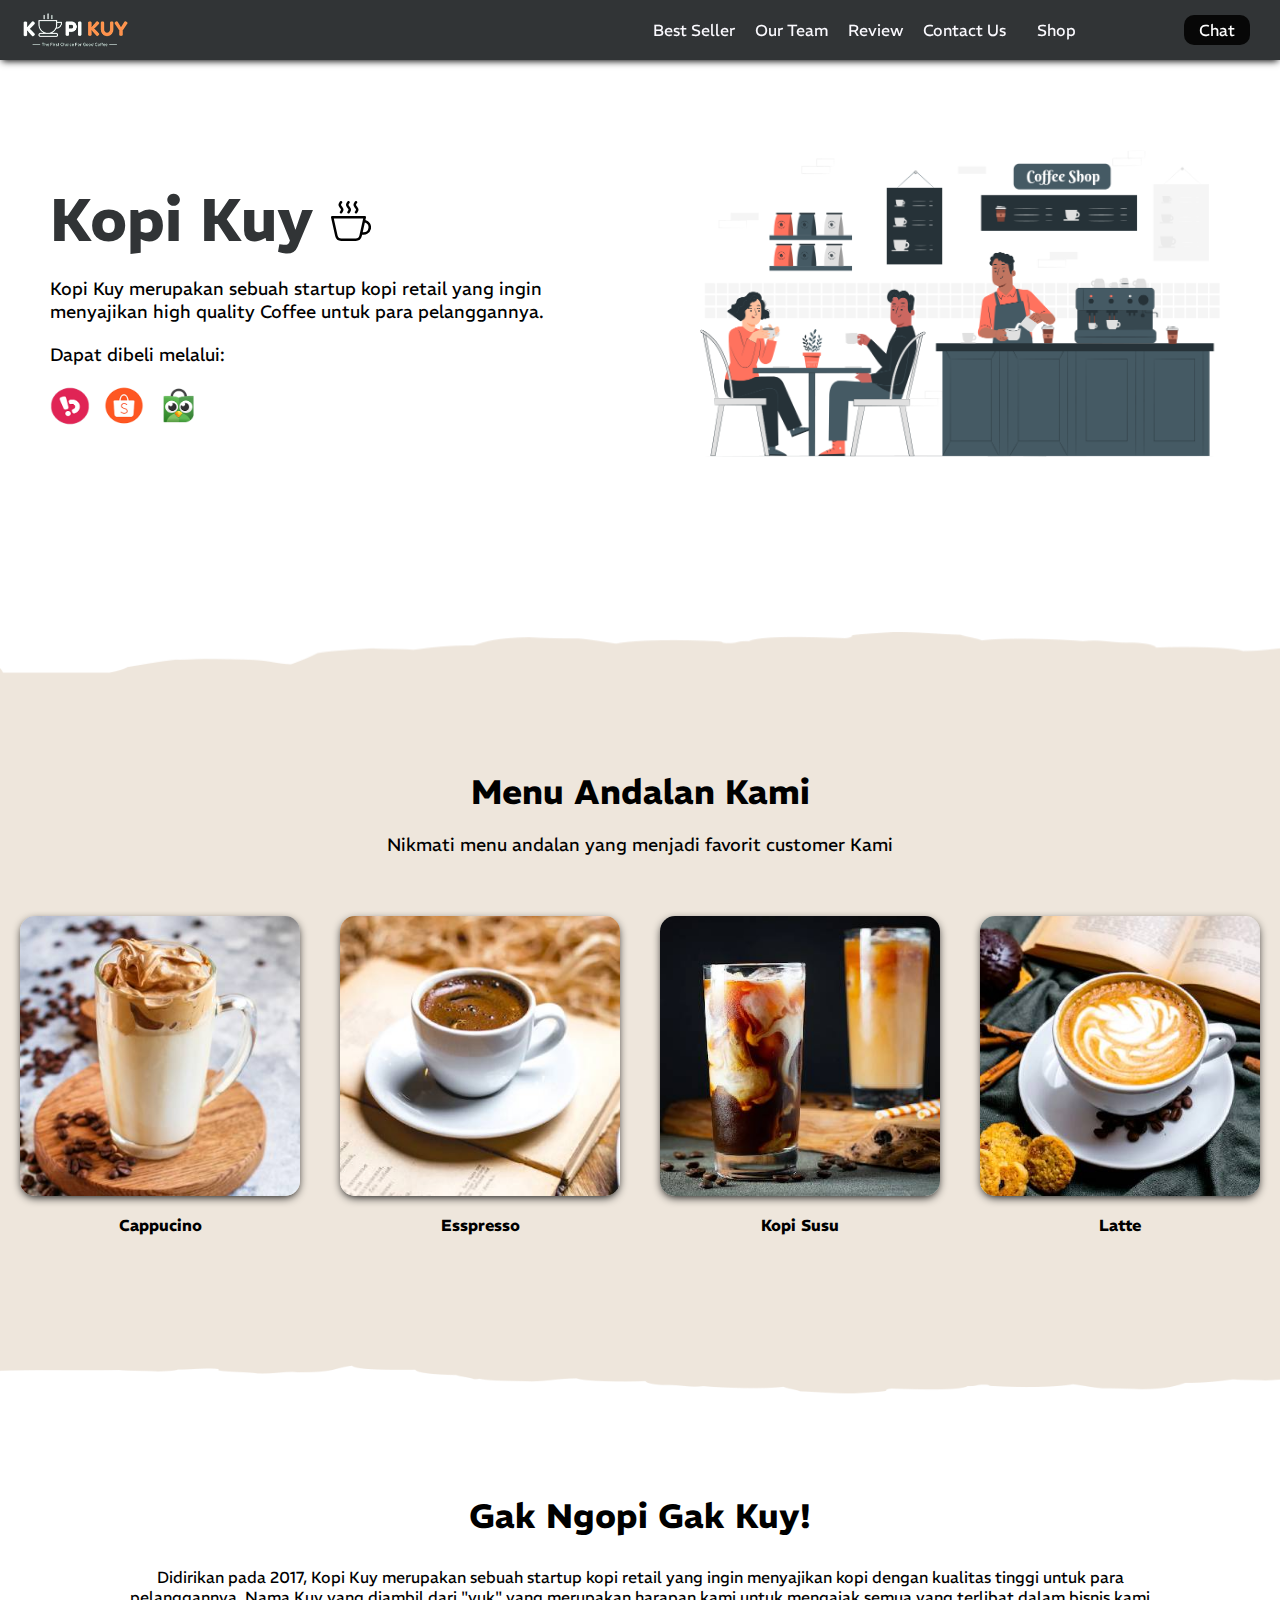
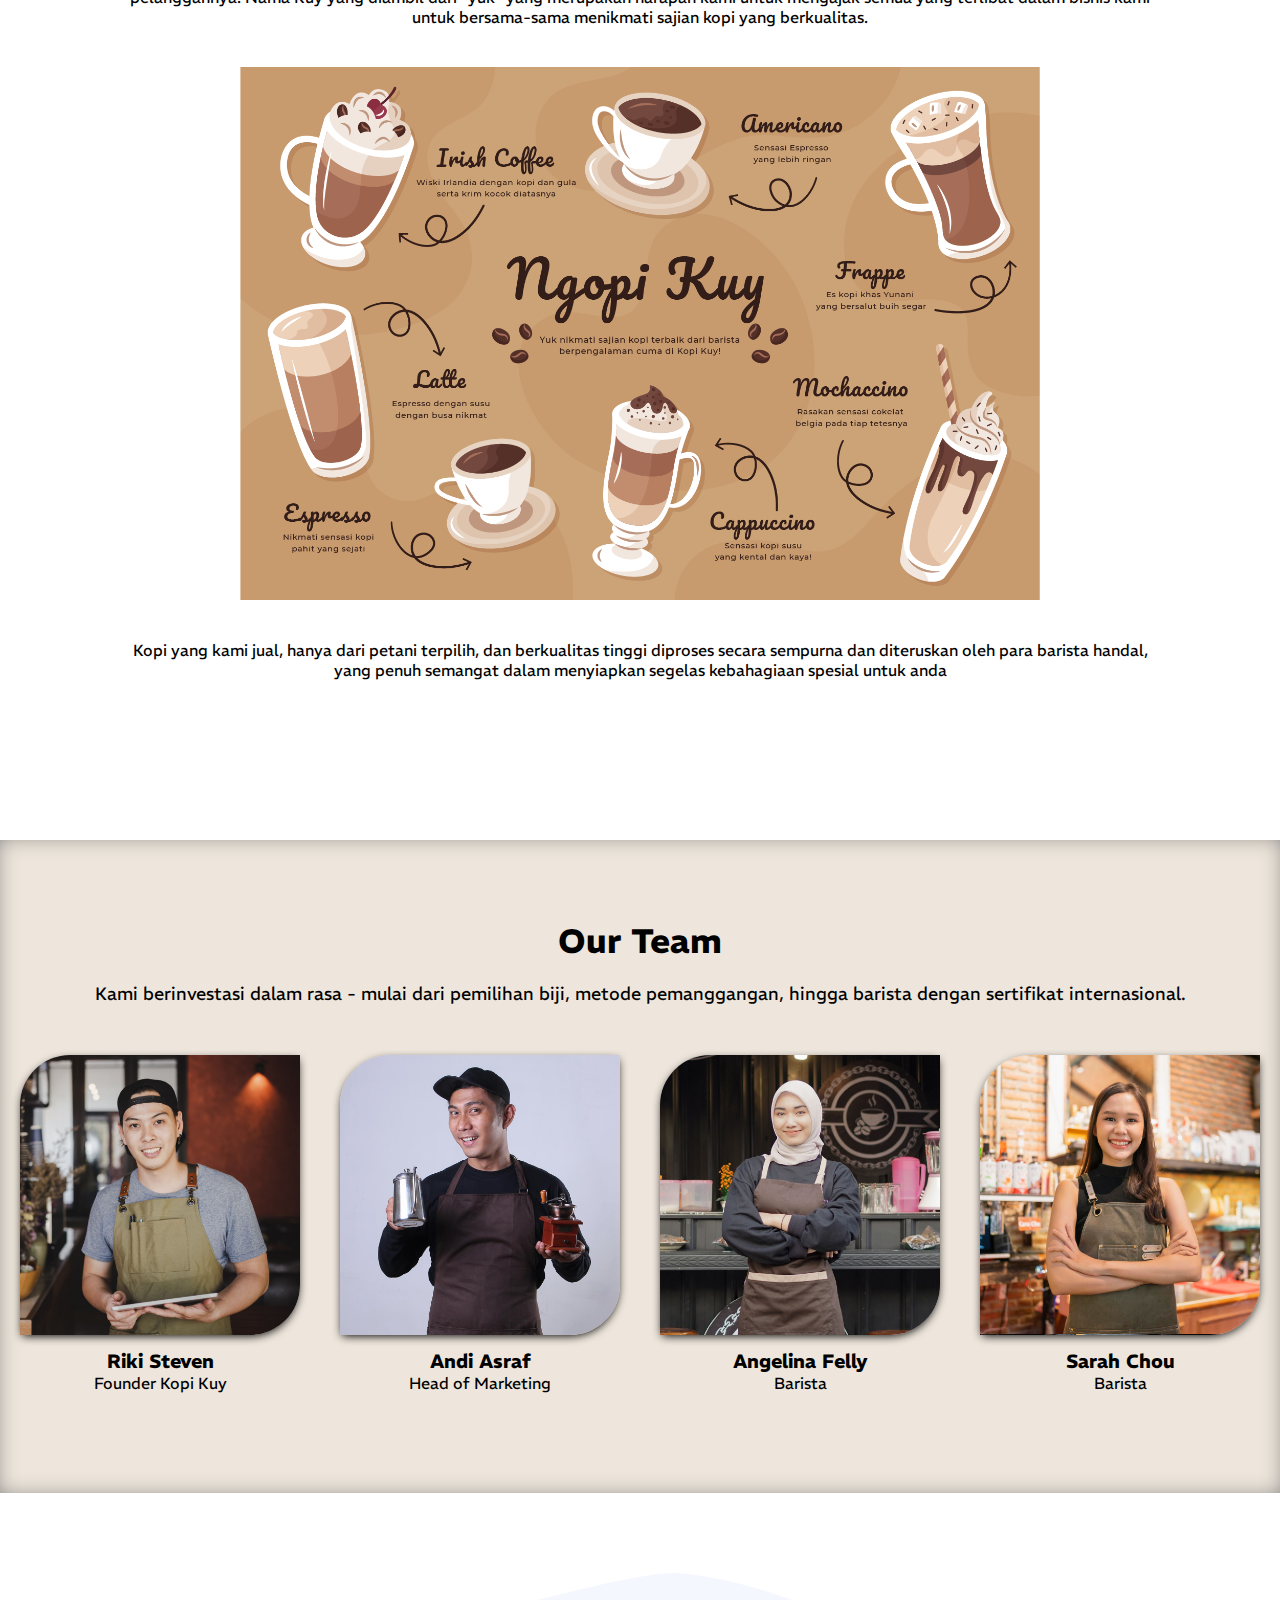
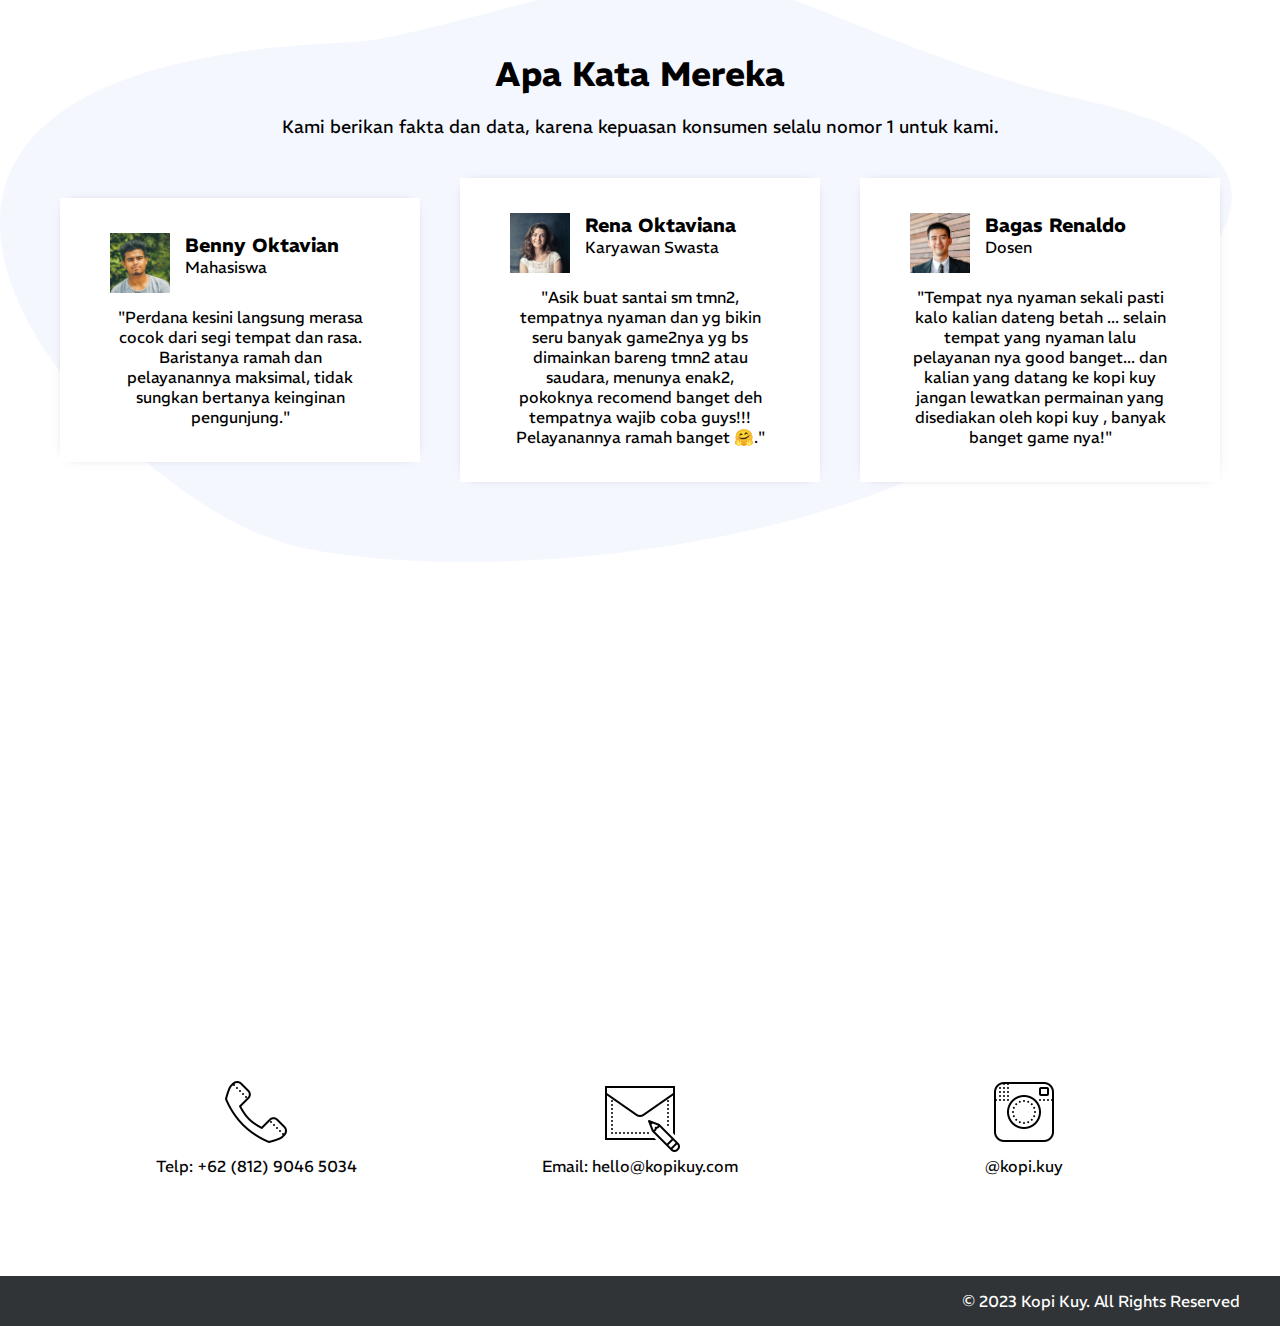
==== index.html @ 52aaf776 "Add files via upload" ====
<!DOCTYPE html>
<html lang="id">

<head>
    <meta charset="UTF-8">
    <meta http-equiv="X-UA-Compatible" content="IE=edge">
    <meta name="viewport" content="width=device-width, initial-scale=1.0">
    <link rel="shortcut icon" href="images/favicon.ico" type="image/x-icon">
    <title>Website Kopi Kuy</title>
    <link rel="preconnect" href="https://fonts.googleapis.com">
    <link rel="preconnect" href="https://fonts.gstatic.com" crossorigin>
    <link href="https://fonts.googleapis.com/css2?family=Courgette&family=Prompt:ital@1&family=REM&display=swap"
        rel="stylesheet">
    <link rel="stylesheet" href="css/style.css">
</head>

<body>
    <nav>
        <img class="logo" src="images/logo/logo_kuy.png">
        <div class="navigasi">
            <a href="#best-seller">Best Seller</a>
            <a href="#our-team">Our Team</a>
            <a href="#review">Review</a>
            <a href="#contact-us">Contact Us</a>
        </div>
        <a class="shop" href="produk.html">Shop</a>
        <a class="chat" href="https://wa.me/6285739214984?text=Saya ingin bertanya" target="_blank">Chat</a>
    </nav>

    <!-- Tulis Kode HTML / <header> Setelah baris di bawah ini (baris 28) -->

    <header>

        <div class="kiri">
            <h1>Kopi Kuy <img src="images/icon/icon_kopi.svg" alt=""></h1>
            <p>
                Kopi Kuy merupakan sebuah startup kopi retail yang ingin menyajikan
                high quality Coffee untuk para pelanggannya.
            </p>
            <p> Dapat dibeli melalui: </p>

            <div class="olshop">
                <img src="images/logo/logo_bukalapak.png" alt="">
                <img src="images/logo/logo_shopee.png" alt="">
                <img src="images/logo/logo_tokopedia.png" alt="">
            </div>
        </div>

        <div class="kanan">
            <img src="images/header/header3.png" alt="">
        </div>

    </header>

    <section class="best-seller" id="best-seller">
        <h2>Menu Andalan Kami</h2>
        <p>Nikmati menu andalan yang menjadi favorit customer Kami</p>

        <div class="produk">
            <img src="images/produk/product_capuchino.jpg" alt="">
            <p>Cappucino</p>
        </div>
        <div class="produk">
            <img src="images/produk/product_espresso.jpg" alt="">
            <p>Esspresso</p>
        </div>
        <div class="produk">
            <img src="images/produk/product_kopi_susu.jpg" alt="">
            <p>Kopi Susu</p>
        </div>
        <div class="produk">
            <img src="images/produk/product_latte.jpg" alt="">
            <p>Latte</p>
        </div>
    </section>

    <section id="about-us" class="about-us">
        <h2>Gak Ngopi Gak Kuy!</h2>
        <p>
            Didirikan pada 2017, Kopi Kuy merupakan sebuah startup kopi retail
            yang ingin menyajikan kopi dengan kualitas tinggi untuk para pelanggannya.
            Nama Kuy yang diambil dari "yuk" yang merupakan harapan kami untuk mengajak semua
            yang terlibat dalam bisnis kami untuk bersama-sama menikmati sajian kopi yang berkualitas.
        </p>
        <img src="images/about-us/aset_kopi_jumbo.png" alt="">
        <p>
            Kopi yang kami jual, hanya dari petani terpilih, dan berkualitas tinggi diproses
            secara sempurna dan diteruskan oleh para barista handal, yang penuh semangat
            dalam menyiapkan segelas kebahagiaan spesial untuk anda
        </p>
    </section>

    <section class="our-team" id="our-team">

        <h2>Our Team</h2>

        <p>Kami berinvestasi dalam rasa - mulai dari pemilihan biji, metode pemanggangan,
            hingga barista dengan sertifikat internasional.</p>

        <div class="team">
            <img src="images/team/team1.jpg" alt="">
            <h3>Riki Steven</h3>
            <p>Founder Kopi Kuy</p>
        </div>

        <div class="team">
            <img src="images/team/team2.jpg" alt="">
            <h3>Andi Asraf</h3>
            <p>Head of Marketing</p>
        </div>

        <div class="team">
            <img src="images/team/team3.jpg" alt="">
            <h3>Angelina Felly</h3>
            <p>Barista</p>
        </div>

        <div class="team">
            <img src="images/team/team4.jpg" alt="">
            <h3>Sarah Chou</h3>
            <p>Barista</p>
        </div>

    </section>

    <section id="review" class="review">
        <h2>Apa Kata Mereka</h2>

        <p>Kami berikan fakta dan data, karena kepuasan konsumen selalu nomor 1 untuk kami.</p>
        <div class="testimoni">
            <img src="images/customer/customer1.jpg">
            <div class="profile">
                <h3>Benny Oktavian</h3>
                <p>Mahasiswa</p>
            </div>
            <p>"Perdana kesini langsung merasa cocok dari segi tempat dan rasa. Baristanya ramah
                dan pelayanannya maksimal, tidak sungkan bertanya keinginan pengunjung."</p>
        </div>

        <div class="testimoni">
            <img src="images/customer/customer2.jpg">
            <div class="profile">
                <h3>Rena Oktaviana</h3>
                <p>Karyawan Swasta</p>
            </div>
            <p>"Asik buat santai sm tmn2, tempatnya nyaman dan yg bikin seru banyak game2nya
                yg bs dimainkan bareng tmn2 atau saudara, menunya enak2, pokoknya recomend
                banget deh tempatnya wajib coba guys!!! Pelayanannya ramah banget 🤗."</p>
        </div>

        <div class="testimoni">
            <img src="images/customer/customer3.jpg">
            <div class="profile">
                <h3>Bagas Renaldo</h3>
                <p>Dosen</p>
            </div>
            <p>"Tempat nya nyaman sekali pasti kalo kalian dateng betah ...
                selain tempat yang nyaman lalu pelayanan nya good banget...
                dan kalian yang datang ke kopi kuy jangan lewatkan permainan yang disediakan
                oleh kopi kuy , banyak banget game nya!"</p>
        </div>
    </section>

    <section class="contact-us" id="contact-us">

        <iframe
            src="https://www.google.com/maps/embed?pb=!1m14!1m8!1m3!1d7932.741866032694!2d106.668581!3d-6.214715!3m2!1i1024!2i768!4f13.1!3m3!1m2!1s0x2e69f9912c7f297b%3A0xe5a3a671dae861ab!2sKopi%20kuy!5e0!3m2!1sid!2sid!4v1680617229460!5m2!1sid!2sid"
            allowfullscreen="" loading="lazy" referrerpolicy="no-referrer-when-downgrade"></iframe>

        <div class="kontak">
            <img src="images/icon/icon_phone.png">
            <p>Telp: +62 (812) 9046 5034</p>
        </div>

        <div class="kontak">
            <img src="images/icon/icon_mail.png">
            <p>Email: hello@kopikuy.com</p>
        </div>

        <div class="kontak">
            <img src="images/icon/icon_instagram.png">
            <a href="hhtps://instagram.com"></a>
            <p>@kopi.kuy</p>
        </div>

    </section>

    <footer>
        <div class="navigasi">
            <a href="best-seller"></a>
            <a href="our-team"></a>
            <a href="review"></a>
            <a href="best-seller"></a>
            <a href="contact-us"></a>
        </div>
        <p>© 2023 Kopi Kuy. All Rights Reserved</p>
    </footer>



    <!--
        Kode HTML tidak boleh lewat dari batas ini
        Pastikan setiap section di tutup
        misalnya kode <section class="best-seller"> harus ada
        di bawah kode </header> (perhatikan ada garis miringnya
        dan setiap section harus setelah kode </section>
        jangan menulis <section> di dalam <section>
    -->
</body>

</html>
---- css/style.css ----
/* Kode * di bawah ini untuk mereset tampilan setiap web browser supaya seragam */

* {
   box-sizing: border-box;
   margin: 0;
   padding: 0;
}

html {
   /* scroll-behavior: smooth agar scroll ketika klik pada navigasi menjadi halus */
   scroll-behavior: smooth;
}

/* 
Kode di bawah ini untuk mengatur nav sampai footer agar memiliki tampilan flexibel
selengkapnya akan di bahas di hari ke 3
*/

nav,
header,
section,
footer {
   /* 
      display: flex memiliki pengaturan yang dapat mengatur agar elemen
      di dalamnya memiliki ukuran yang fleksibel
      digunakan saat ada elemen yang isinya lebih dari satu kolom
   */
   display: flex;
   /* 
      align-items: center mengatur elemen di dalamnya rata tengah vertikal
   */
   align-items: center;

   /* 
      justify-content: center mengatur elemen di dalamnya rata tengah horizontal
   */
   justify-content: center;

   /* 
      flex-wrap: wrap mengatur agar jika lebar elemen berlebih, maka elemen
      akan otomatis diletakan di baris baru (tidak dipaksakan di satu baris)
   */
   flex-wrap: wrap;
}



/* 
Kode @font-face untuk menginstall font ke dalam Website 
src adalah untuk lokasi fontnya, font dapat di cari di website https://fonts.google.com/
dengan memberi nama family, maka kita mendaftarkan font tersebut ke dalam website
*/

@font-face {
   src: url(../fonts/poppins.woff2);
   font-family: 'Poppins';
}

body {
   /* 
   mendaftarkan semua teks pada body menjadi family Poppins 
   kenapa pada body? karena elemen body membungkus semua elemen dari nav section sampai footer
   */
   font-family: 'Poppins';
   font-family: 'Courgette', cursive;
   font-family: 'Prompt', sans-serif;
   font-family: 'REM', sans-serif;
}

/*
Misalnya ada font dari google yang bernama Irish Grover yang berada di:
https://fonts.gstatic.com/s/irishgrover/v23/buExpoi6YtLz2QW7LA4flVgv__RP.woff2

maka bisa coba copy kode berikut untuk menginstall font tadi:

@font-face {
  font-family: 'Irish Grover';
  font-style: normal;
  font-weight: 400;
  src: url(https://fonts.gstatic.com/s/irishgrover/v23/buExpoi6YtLz2QW7LA4flVgv__RP.woff2) format('woff2');
}

Jika kode di atas sudah di copy
Nanti pada element yang ingin menggunakan font Irish Grover Tadi, tinggal diganti font-familynya
misal mau mengganti h1 dan h2 maka kodenya sebagai berikut:

h1,h2 {
   font-family: 'Irish Grover';
}

*/


a {
   /* menghilangkan garis bawah pada link */
   text-decoration: none;

   /* 
   color: adalah untuk mengganti warna tulisan.
   color:unset digunakan pada a untuk menghilangkan warna bawaan pada link (biasanya warna biru) 
   */
   color: unset;
}

h2 {
   /* mengatur ukuran huruf ke 34 pixel */
   font-size: 34px;
}

h3 {
   /* mengatur ukuran huruf ke 1.2rem */
   font-size: 1.2rem;
}

h1,
h2,
h3 {
   /* mengatur tebal huruf bisa bold, normal*/
   font-weight: bold;
}

img {
   /* 
      kode max-width artinya lebar maksimal
      mengatur agar semua elemen img memiliki lebar maksimal 100% agar
      besar gambar tidak melebihi layar ataupun elemen pembungkus
   */
   max-width: 100%;
}

/* Navigasi */

nav {
   /* 
   background-color mengatur warna latar belakang 
   untuk pengguna hp, pergantian warna tidak bisa seperti vs code
   hanya dapat menggunakan warna bahasa inggris seperti: red, green, brown, purple dsb
   untuk pengguna vscode silahkan arahkan mouse ke kotak warna di bawah
   untuk mengganti warna sesuai keinginan
   */
   background-color: #313436;

   /* box-shadow membuat efek bayangan */
   box-shadow: 0 3px 7px -2px #000;

   /* width mengatur lebar elemen. 100% agar lebarnya full dari kiri sampai kanan layar */
   width: 100%;

   /* 
   padding digunakan untuk memberi jarak ke dalam. 
   efeknya bila digunakan pada elemen yang memiliki warna latar akan membuat elemen tersebut 'gemuk'
   padding-top artinya jarak ke atas, nilai padding dapat berupa
   padding-top, padding-bottom, padding-left, padding-right
   */
   padding-top: 10px;
   padding-bottom: 10px;

   /* 
   position mengatur posisi elemen, position:fixed supaya elemen nav akan ikut menempel di atas layar
   saat kita scroll ke bawah. Jika ingin navigasi gak nempel, bisa menggunakan position:static;
   */
   position: fixed;

   /* Nilai z-index semakin besar, maka elemen akan semakin di depan */
   z-index: 500;
}

img.logo {
   /* height mengatur tinggi elemen */
   height: 40px;
   /* penjelasan margin mirip dengan padding, fungsinya untuk memberi jarak pada elemen */
   margin-left: 20px;
}

div.navigasi {
   margin-left: auto;
   margin-right: 15px;
}

nav a {
   color: #fbfaff;
   padding-left: 8px;
   padding-right: 8px;
}

a.shop {
   margin-right: 100px;
}

a.chat {
   margin-right: 30px;
   background-color: rgb(7, 7, 7);
   color: #fff;
   padding-top: 5px;
   padding-right: 15px;
   padding-bottom: 5px;
   padding-left: 15px;
   border-radius: 10px;
}


/* 
   PERHATIKAN bahwa dalam mengatur elemen, nama elemen langsung ditulis
   sedangkan untuk mengatur class, dibutuhkan tanda titik (.) terlebih dulu
   img {} berarti seluruh elemen dengan tag img (<img src="....">), 
   sedangkan .img artinya hanya elemen dengan class img (<img class="img" src="...">) 
*/


/* HEADER */


header,
section {
   /*
    padding mengatur jarak ke dalam
    pada padding dan margin ditambahkan top / right / bottom / top 
    untuk mengatur jarak masing-masing 
   */
   padding-top: 80px;
   padding-bottom: 80px;

   /* margin mengatur jarak ke luar */
   margin-bottom: 80px;
}

/* penulisan CSS dapat digabung dengan beberapa elemen */
header div.kiri,
header div.kanan {
   /* width mengatur lebar elemen. 50% artinya setengah ukuran elemen pembungkus */
   width: 50%;
   padding: 50px;
}

header h1 {
   margin-bottom: 20px;
   font-size: 60px;
   color: #313436;
}

header p {
   /* font-size digunakan untuk mengatur ukuran huruf */
   font-size: 18px;
   margin-bottom: 20px;
}

div.olshop img {
   width: 40px;
   /* aspect-ratio:1 agar tinggi menyesuaikan width */
   aspect-ratio: 1;
   margin-right: 10px;
}

/* Best Seller */

section.best-seller {
   position: relative;

   /* background-color mengatur warna latar belakang elemen */
   background-color: #EEE6DC;

   /* text-align mengatur rata tulisan, bisa bernilai: left, right, center, justify */
   text-align: center;
}

/* 
terkait position, after, dan before memerlukan pemahaman mendalam
terkait layout pada CSS untuk dapat memahami secara penuh 
*/

section.best-seller::before,
section.best-seller::after {
   position: absolute;
   content: "";
   width: 100%;
   height: 76px;

   /* background-image untuk menambahkan gambar sebagai background */
   background-image: url(../images/background/garis-atas.png);

   /*background-size agar gambar latar menyesuaikan tinggi / lebar elemen */
   background-size: cover;

   top: -60px;
   left: 0;
}

section.best-seller::after {
   height: 60px;
   background-image: url(../images/background/garis-bawah.png);
   top: unset;
   bottom: -60px;
}

section.best-seller h2 {
   margin-bottom: 20px;
   width: 100%;
}

/* 
Penulisan section.best-seller > p berarti mengatur elemen p yang langsung
di bungkus oleh elemen <section class="best-seller">
aturan ini tidak berlaku untuk elemen <p> yang ada di dalam <div class="produk">
*/

section.best-seller>p {
   font-size: 18px;
   margin-bottom: 40px;
   width: 100%;
}

div.produk {
   /* 
      Penulisan padding dan margin seperti padding:20px ini penulisan singkat 
      yang berarti top, right, bottom, left nilainya sama, yaitu 20px 
   */
   padding: 20px;
   width: 25%;
}

div.produk img {
   /* transition membuat animasi transisi dari perubahan style, 0.3s berarti 0.3 detik */
   transition: all 0.3s ease;

   /* border-radius  Membuat sudut membulat */
   border-radius: 15px;

   /* box-shadow membuat efek bayangan */
   box-shadow: 0 3px 10px -2px #000;
}

/*

kode div.produk img:hover akan dijalankan saat mouse ada di atas elemen <img> yang ada
di dalam <div class="produk"> 
karena ada efek transition pada div.produk img 
maka akan menghasilkan efek animasi yang smooth

*/
div.produk img:hover {

   /* membuat transformasi, bisa berupa scale(1.05), rotate(180deg), translateY(-50px), dsb */
   transform: scale(0.9);
   border-radius: 50%;
}

div.produk p {
   margin-top: 15px;
   font-weight: bold;
}



/* About US */

section.about-us {
   /* max-width: 80%; mengatur lebar maksimal elemen tidak boleh melebihi 80% layar */
   max-width: 80%;

   /* margin-left dan margin-right auto akan membuat posisi elemen berada di tengah */
   margin-left: auto;
   margin-right: auto;
   text-align: center;
}

section.about-us h2 {
   margin-bottom: 30px;
   width: 100%;
}

section.about-us img {
   /* 
      Penulisan width: 800px dan max-width: 100% mengatur agar
      elemen memiliki lebar 800px namun tidak boleh melebihi 100% ukuran layar
   */
   width: 800px;
   max-width: 100%;
   margin: auto;
}

/*
section.about-us p:nth-child(2) berarti mengatur elemen ke 2 dengan jenis <p>
yang ada di dalam <section class="about-us">
*/

section.about-us p:nth-child(2) {
   margin-bottom: 40px;
}

section.about-us p:nth-child(4) {
   margin-top: 40px;
}


/* OUR TEAM */

section.our-team {
   background-color: #EEE6DC;
   box-shadow: inset 0px 0px 23px -6px #707070;
   text-align: center;
}

section.our-team h2 {
   margin-bottom: 20px;
   width: 100%;
}

section.our-team>p {
   margin-bottom: 30px;
   font-size: 18px;
   width: 800px;
   max-width: 90%;
   margin-left: auto;
   margin-right: auto;
   width: 100%;
}

div.team {
   width: 25%;
   padding: 20px;
}

div.team img {
   width: 100%;
   aspect-ratio: 1/1;
   object-fit: cover;
   box-shadow: 0 3px 10px -2px #000;
   border-radius: 50px 0px 50px 0px;
   margin-bottom: 10px;
}


/* REVIEW */

section.review {
   background-image: url(../images/background/bg-review.svg);
   /* 
      background-size: contain;
      membuat gambar latar belakang tidak terpotong
   */
   background-size: contain;

   /* 
      background-repeat: no-repeat;
      membuat gambar latar belakang tidak diulang (duplikat)
   */
   background-repeat: no-repeat;
   padding-left: 40px;
   padding-right: 40px;
   justify-content: space-around;
   /* align-items: stretch; membuat tinggi elemen di dalam .review .baris seragam */
   text-align: center;
}

section.review h2 {
   margin-bottom: 20px;
   width: 100%;
}

section.review>p {
   margin-bottom: 40px;
   font-size: 18px;
   width: 100%;
}

div.testimoni {
   width: 30%;
   display: flex;
   flex-wrap: wrap;
   padding: 35px 50px;
   box-shadow: 0px 0px 12px -10px #000;
   background-color: #fff;
}

div.testimoni img {
   width: 60px;
   height: 60px;
   margin-right: 15px;
   object-fit: cover;
}

div.profile {
   text-align: left;
   display: block;
   margin-bottom: 30px;
   width: calc(100% - 75px);
}


/* CONTACT US */
section.contact-us {
   margin-bottom: 20px;
}

section.contact-us iframe {
   width: 100%;
   height: 300px;
   border: 0;
}

div.kontak {
   width: 30%;
   /* color mengatur warna tulisan */
   color: #050505;
   text-align: center;
   margin-top: 50px;
}


/* FOOTER */

footer {
   background-color: #313436;
   padding-top: 15px;
   padding-bottom: 15px;
   color: #fff;
   padding-right: 40px;
   padding-left: 40px;
}

footer div.navigasi {
   margin-left: 20px;
   margin-right: auto;
}

footer div.navigasi a {
   padding: 8px;
}

/* UNTUK kode RESPONSIF hari ke 3 tulis DI BAWAH sini */

@media (max-width:600px) {
   .navigasi {
      display: none;
   }

   a.shop {
      margin-right: 15px;
      margin-left: auto;
   }

   header div.kiri,
   header div.kanan {
      width: 100%;
      text-align: center;
      padding: 20px;
   }

   div.produk,
   div.team,
   div.kontak {
      width: 50%;
   }

   div.testimoni {
      width: 100%;
      margin-bottom: 30px;
   }

}

/* Kode CSS Selesai di sini */
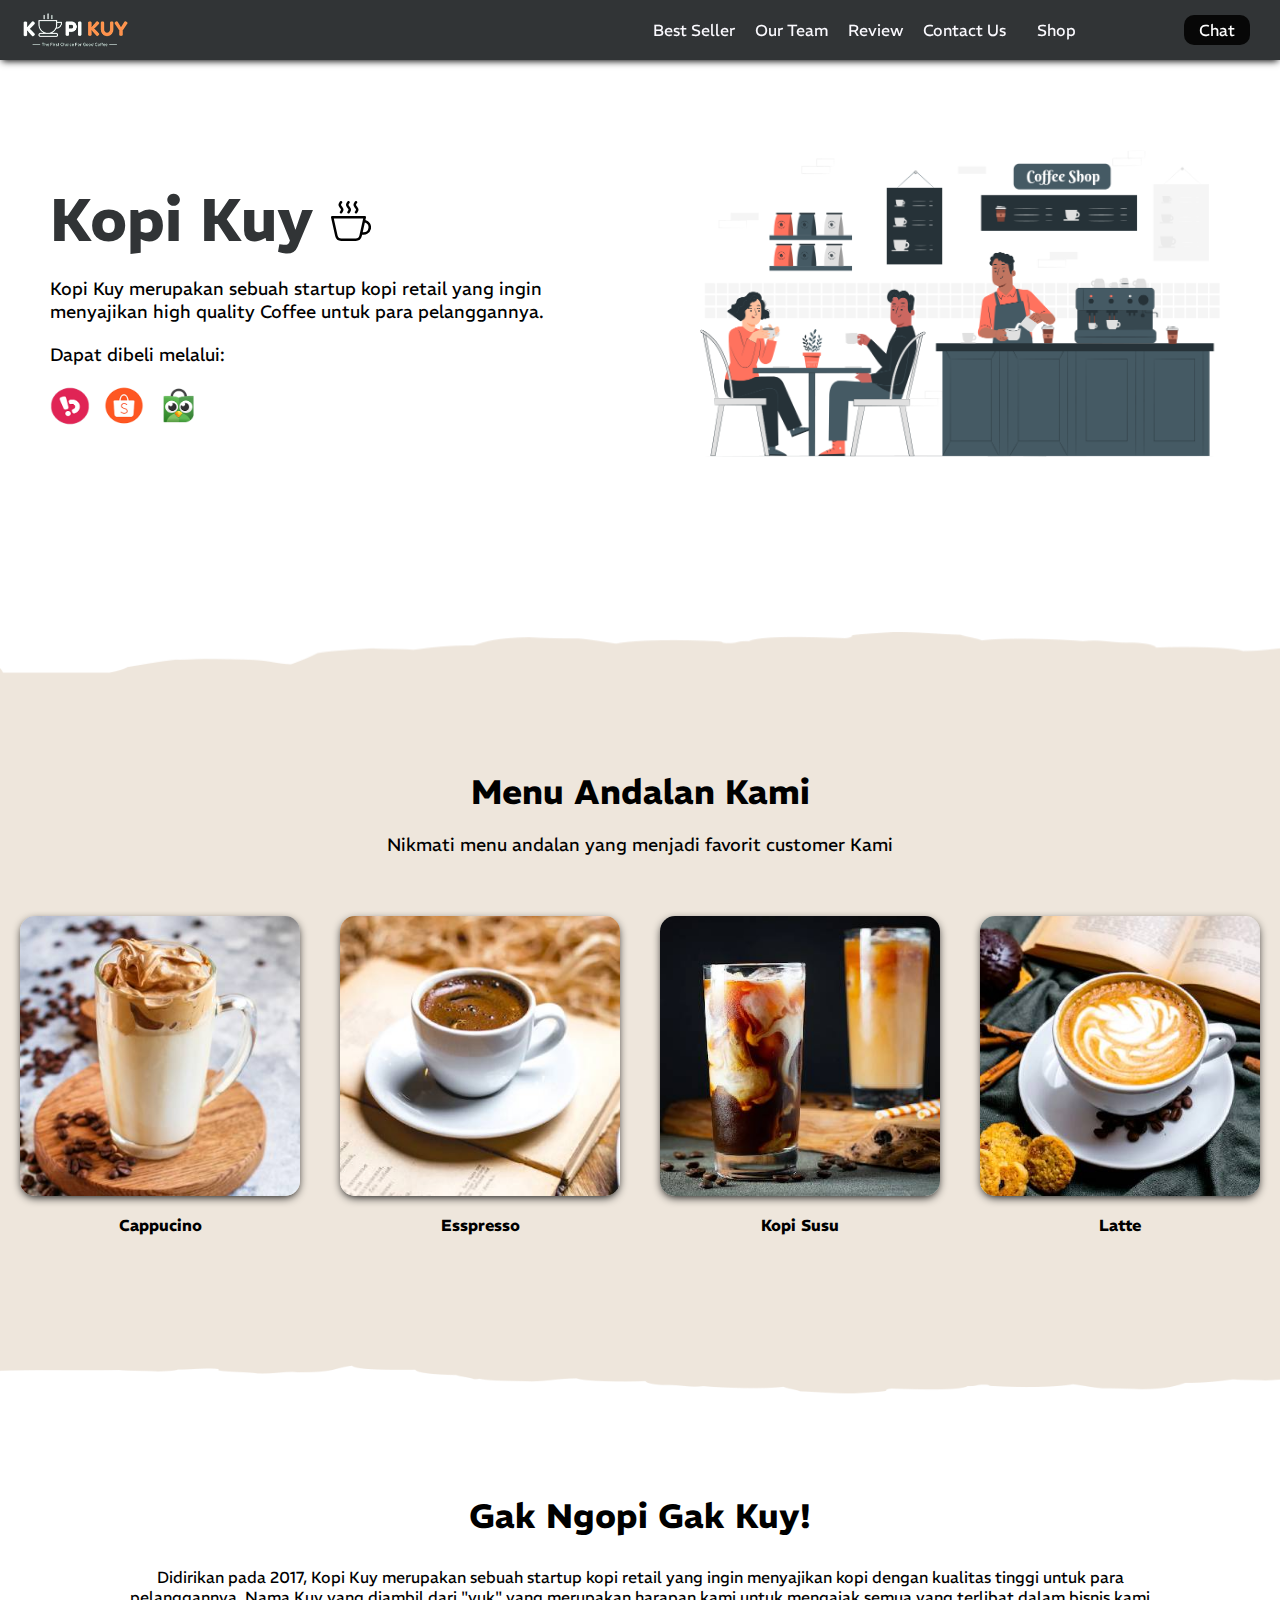
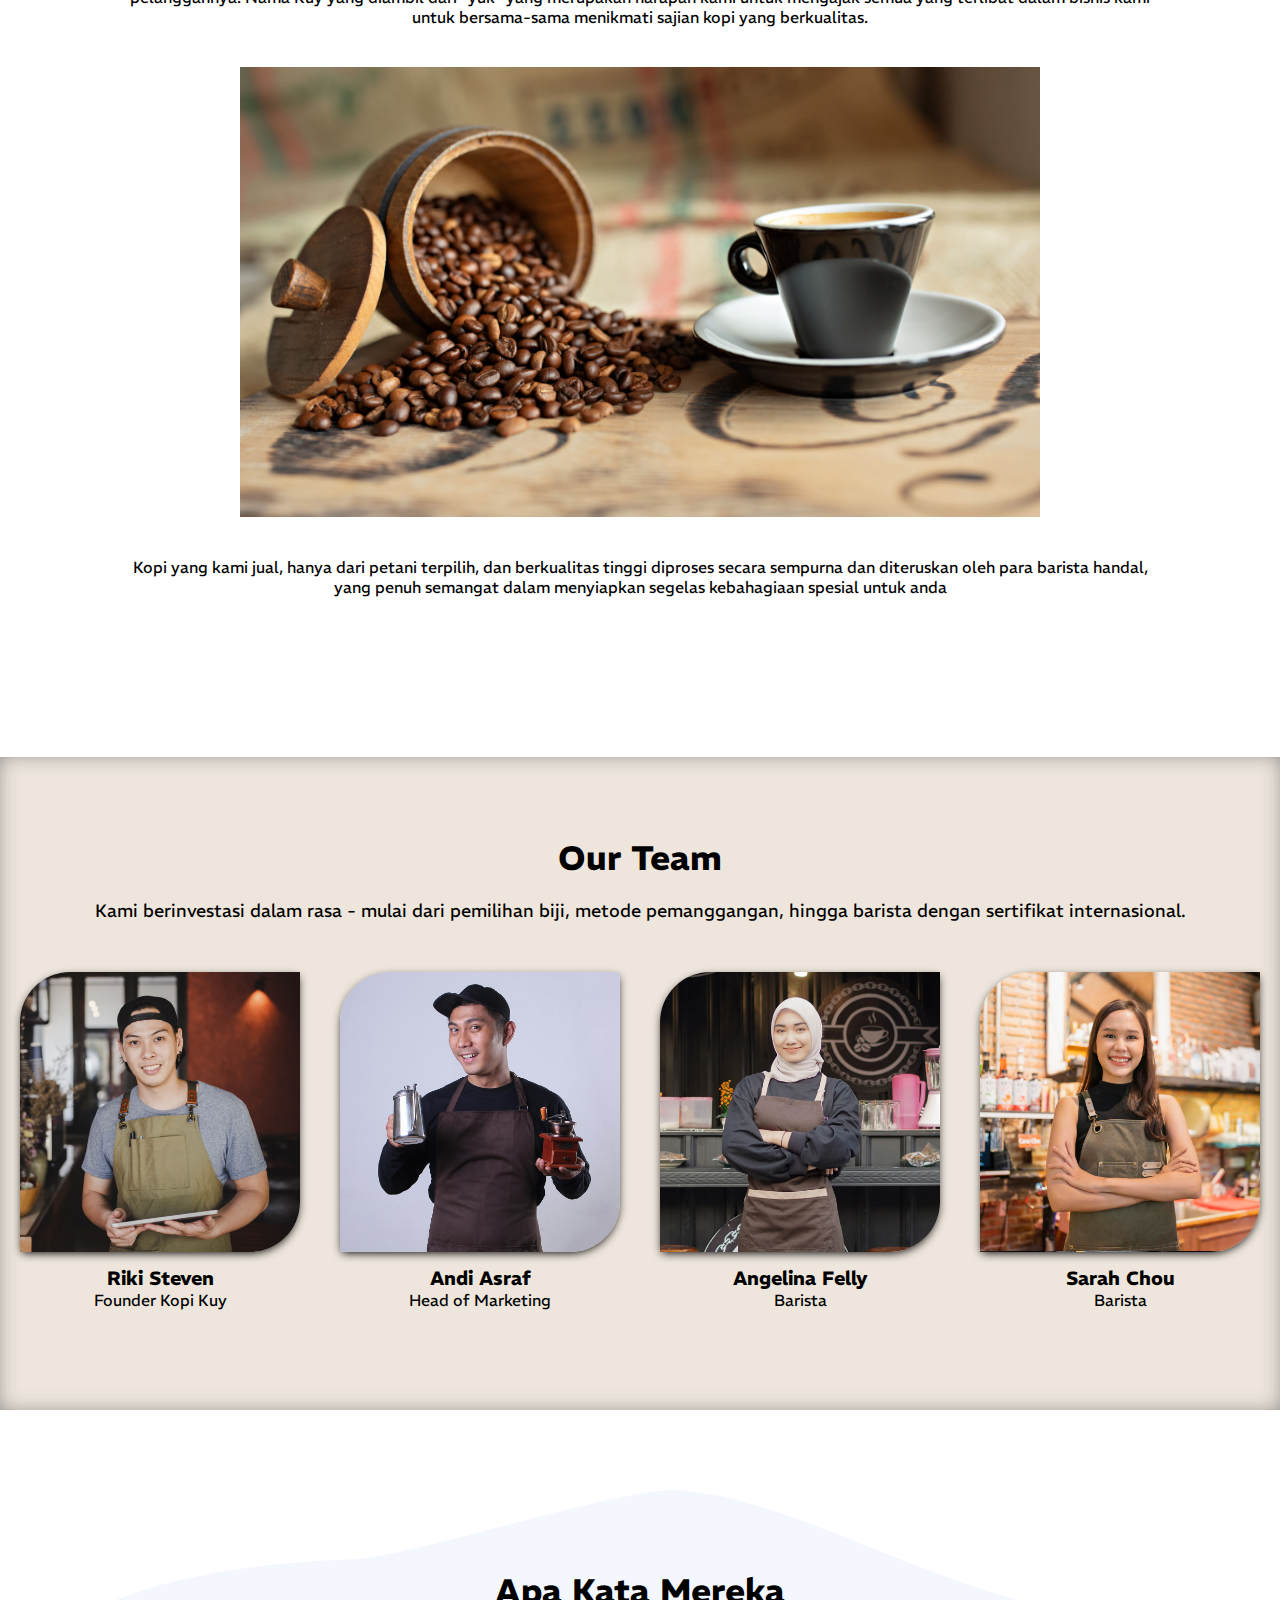
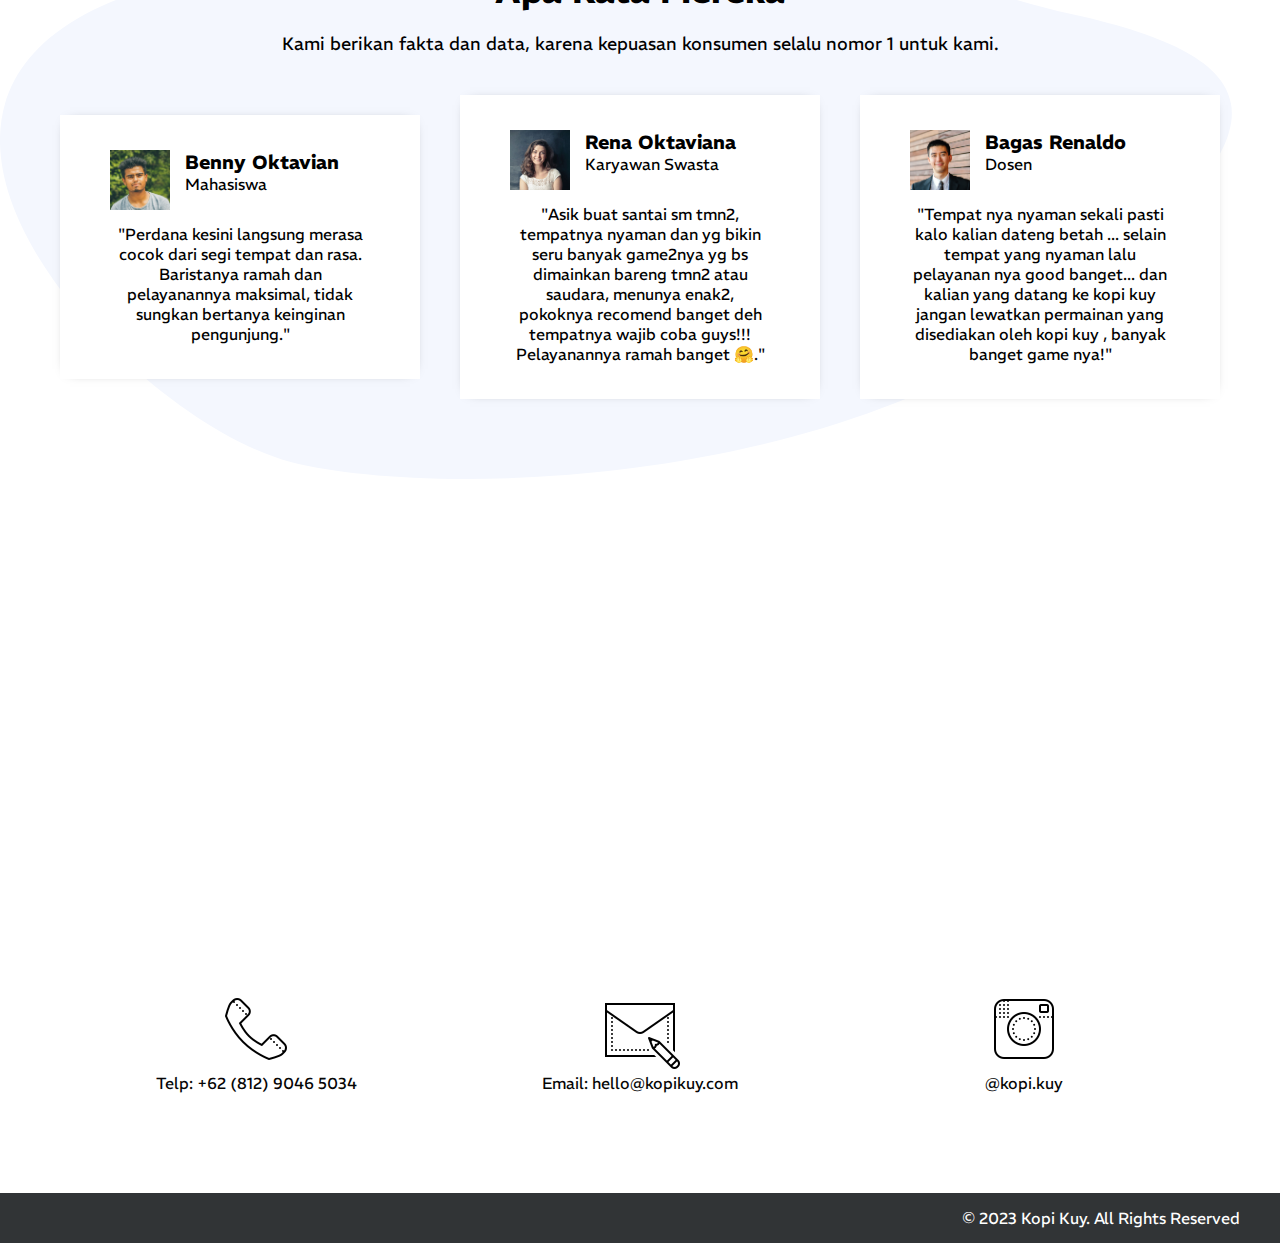
==== commit bcb39a08: "ganti ganti gambar diindex" ====
--- a/index.html
+++ b/index.html
@@ -6,7 +6,7 @@
     <meta http-equiv="X-UA-Compatible" content="IE=edge">
     <meta name="viewport" content="width=device-width, initial-scale=1.0">
     <link rel="shortcut icon" href="images/favicon.ico" type="image/x-icon">
-    <title>Website Kopi Kuy</title>
+    <title>Website Kopi Kuy Mantul</title>
     <link rel="preconnect" href="https://fonts.googleapis.com">
     <link rel="preconnect" href="https://fonts.gstatic.com" crossorigin>
     <link href="https://fonts.googleapis.com/css2?family=Courgette&family=Prompt:ital@1&family=REM&display=swap"
@@ -82,7 +82,7 @@
             Nama Kuy yang diambil dari "yuk" yang merupakan harapan kami untuk mengajak semua
             yang terlibat dalam bisnis kami untuk bersama-sama menikmati sajian kopi yang berkualitas.
         </p>
-        <img src="images/about-us/aset_kopi_jumbo.png" alt="">
+        <img src="images/about-us/biji-kopi2.jpg" alt="">
         <p>
             Kopi yang kami jual, hanya dari petani terpilih, dan berkualitas tinggi diproses
             secara sempurna dan diteruskan oleh para barista handal, yang penuh semangat
--- a/css/style.css
+++ b/css/style.css
@@ -57,6 +57,7 @@
 }
 
 body {
+
    /* 
    mendaftarkan semua teks pada body menjadi family Poppins 
    kenapa pada body? karena elemen body membungkus semua elemen dari nav section sampai footer
